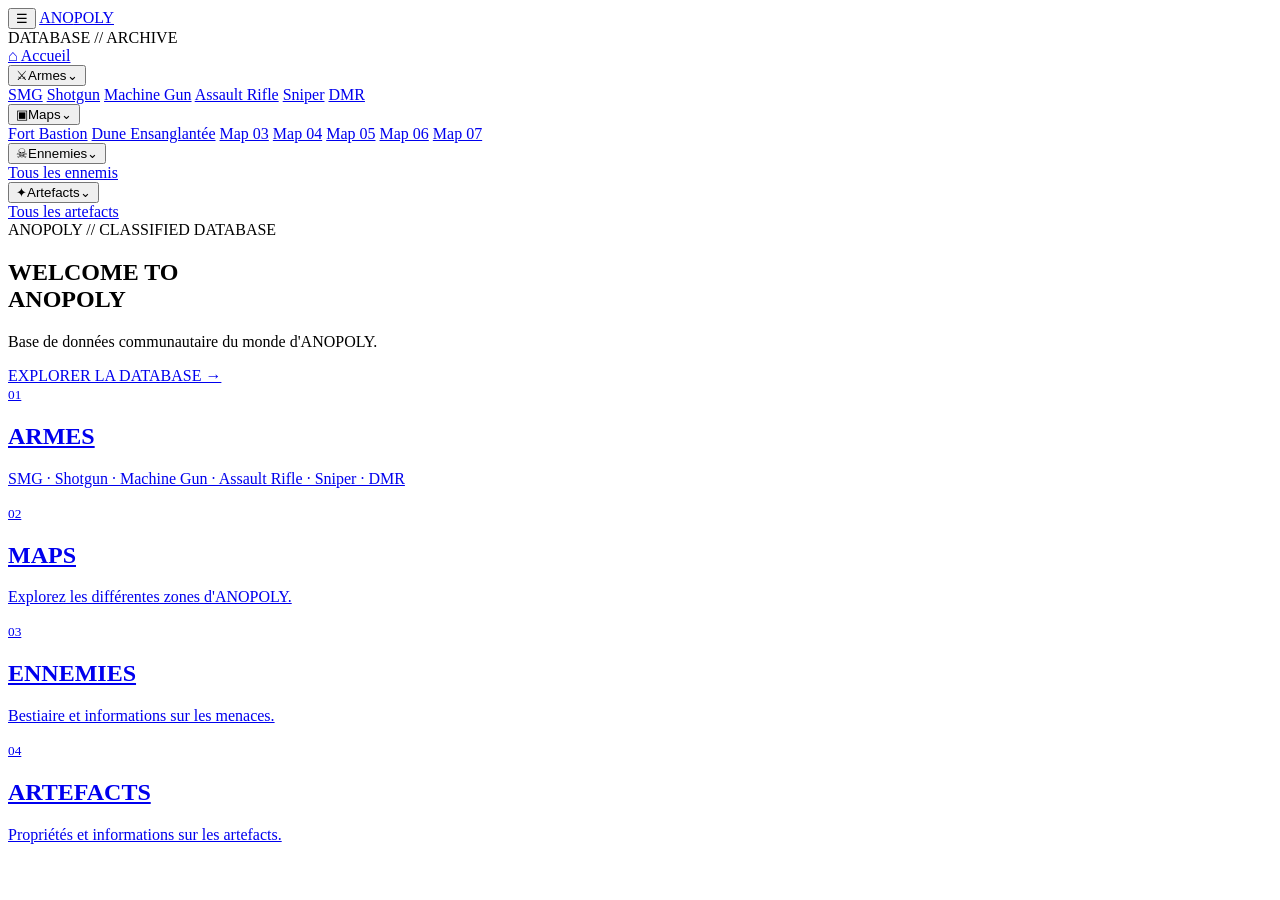
==== index.html @ 097e36ae "Initial commit" ====
<!DOCTYPE html>
<html lang="fr">
<head>
<meta charset="UTF-8">
<meta name="viewport" content="width=device-width, initial-scale=1.0">
<title>ANOPOLY — Database</title>
<link rel="stylesheet" href="css/style.css">
</head>
<body>
<header class="topbar">
  <button class="menu-btn" id="menuBtn" aria-label="Ouvrir le menu">☰</button>
  <a class="brand" href="index.html"><span>ANO</span>POLY</a>
  <div class="topbar-label">DATABASE // ARCHIVE</div>
</header>

<aside class="sidebar" id="sidebar">
  <nav class="nav">
    <a class="nav-home active" href="index.html">⌂ <span>Accueil</span></a>

    <div class="nav-group">
      <button class="nav-parent" aria-expanded="true">
        <span>⚔</span><span>Armes</span><span class="chevron">⌄</span>
      </button>
      <div class="nav-children open">
        <a href="category.html?type=smg">SMG</a>
        <a href="category.html?type=shotgun">Shotgun</a>
        <a href="category.html?type=machine-gun">Machine Gun</a>
        <a href="category.html?type=assault-rifle">Assault Rifle</a>
        <a href="category.html?type=sniper">Sniper</a>
        <a href="category.html?type=dmr">DMR</a>
      </div>
    </div>

    <div class="nav-group">
      <button class="nav-parent" aria-expanded="true">
        <span>▣</span><span>Maps</span><span class="chevron">⌄</span>
      </button>
      <div class="nav-children open">
        <a href="category.html?type=fort-bastion">Fort Bastion</a>
        <a href="category.html?type=dune-ensanglantee">Dune Ensanglantée</a>
        <a href="category.html?type=map-03">Map 03</a>
        <a href="category.html?type=map-04">Map 04</a>
        <a href="category.html?type=map-05">Map 05</a>
        <a href="category.html?type=map-06">Map 06</a>
        <a href="category.html?type=map-07">Map 07</a>
      </div>
    </div>

    <div class="nav-group">
      <button class="nav-parent" aria-expanded="true">
        <span>☠</span><span>Ennemies</span><span class="chevron">⌄</span>
      </button>
      <div class="nav-children open">
        <a href="category.html?type=enemies">Tous les ennemis</a>
      </div>
    </div>

    <div class="nav-group">
      <button class="nav-parent" aria-expanded="true">
        <span>✦</span><span>Artefacts</span><span class="chevron">⌄</span>
      </button>
      <div class="nav-children open">
        <a href="category.html?type=artifacts">Tous les artefacts</a>
      </div>
    </div>
  </nav>
</aside>

<main class="content">
  <section class="hero">
    <div class="eyebrow">ANOPOLY // CLASSIFIED DATABASE</div>
    <h1>WELCOME TO<br><strong>ANOPOLY</strong></h1>
    <p>Base de données communautaire du monde d'ANOPOLY.</p>
    <a class="cta" href="category.html?type=smg">EXPLORER LA DATABASE →</a>
  </section>

  <section class="cards">
    <a href="category.html?type=smg" class="card"><small>01</small><h2>ARMES</h2><p>SMG · Shotgun · Machine Gun · Assault Rifle · Sniper · DMR</p></a>
    <a href="category.html?type=fort-bastion" class="card"><small>02</small><h2>MAPS</h2><p>Explorez les différentes zones d'ANOPOLY.</p></a>
    <a href="category.html?type=enemies" class="card"><small>03</small><h2>ENNEMIES</h2><p>Bestiaire et informations sur les menaces.</p></a>
    <a href="category.html?type=artifacts" class="card"><small>04</small><h2>ARTEFACTS</h2><p>Propriétés et informations sur les artefacts.</p></a>
  </section>
</main>
<script src="js/app.js"></script>
</body>
</html>
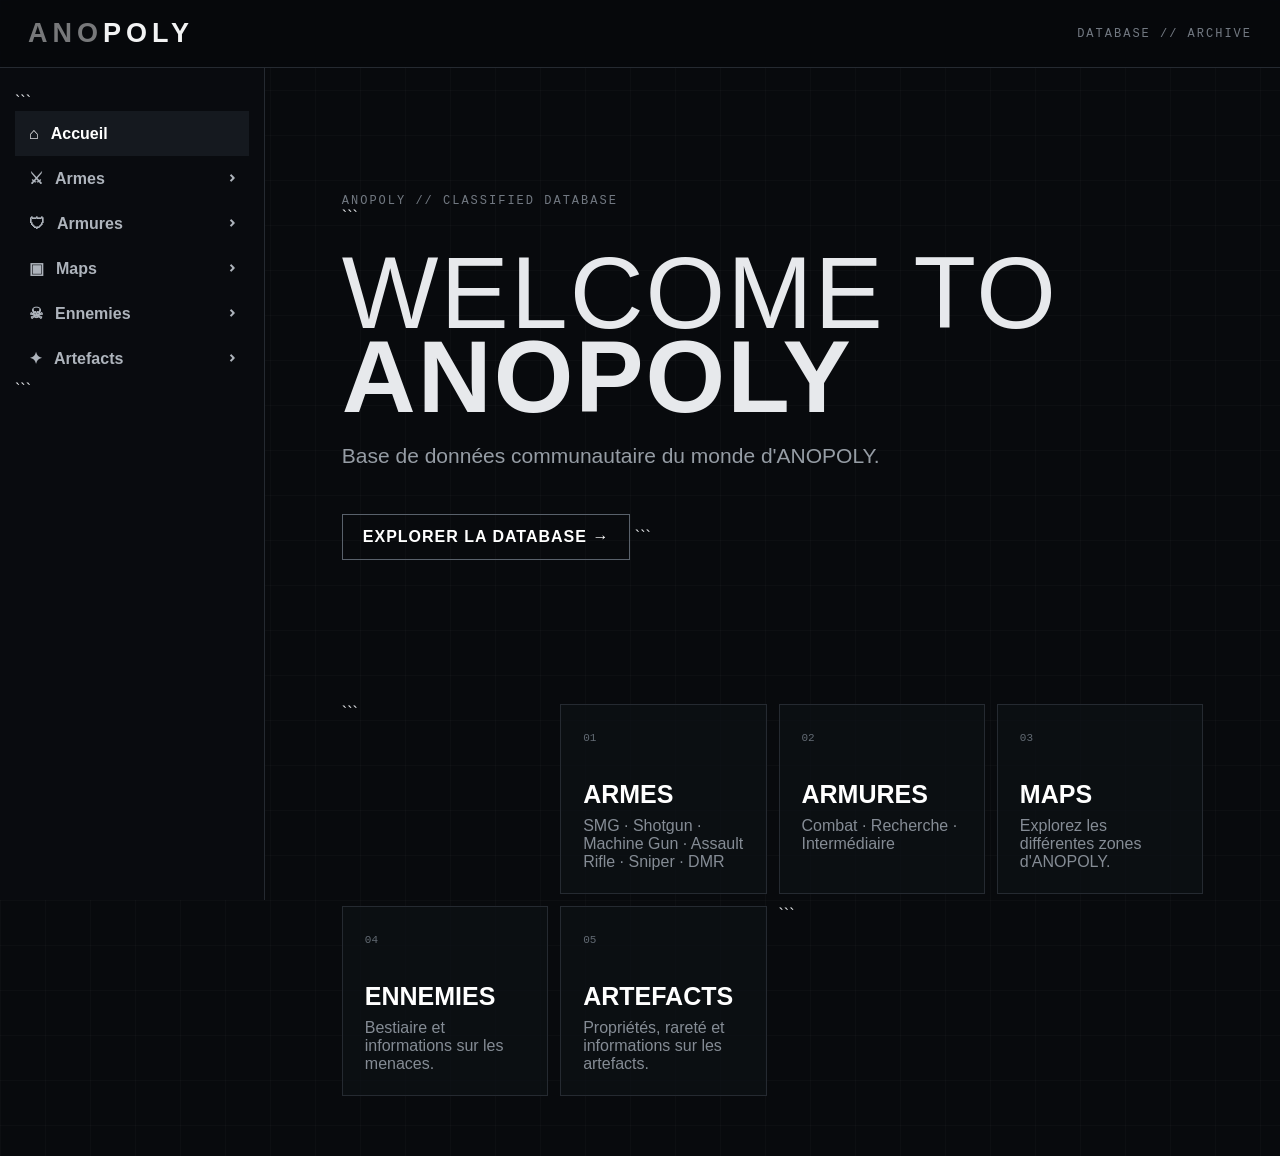
==== commit f84186b3: "index correction" ====
--- a/index.html
+++ b/index.html
@@ -1,4 +1,5 @@
 <!DOCTYPE html>
+
 <html lang="fr">
 <head>
 <meta charset="UTF-8">
@@ -6,7 +7,9 @@
 <title>ANOPOLY — Database</title>
 <link rel="stylesheet" href="css/style.css">
 </head>
+
 <body>
+
 <header class="topbar">
   <button class="menu-btn" id="menuBtn" aria-label="Ouvrir le menu">☰</button>
   <a class="brand" href="index.html"><span>ANO</span>POLY</a>
@@ -15,72 +18,175 @@
 
 <aside class="sidebar" id="sidebar">
   <nav class="nav">
-    <a class="nav-home active" href="index.html">⌂ <span>Accueil</span></a>
 
-    <div class="nav-group">
-      <button class="nav-parent" aria-expanded="true">
-        <span>⚔</span><span>Armes</span><span class="chevron">⌄</span>
-      </button>
-      <div class="nav-children open">
-        <a href="category.html?type=smg">SMG</a>
-        <a href="category.html?type=shotgun">Shotgun</a>
-        <a href="category.html?type=machine-gun">Machine Gun</a>
-        <a href="category.html?type=assault-rifle">Assault Rifle</a>
-        <a href="category.html?type=sniper">Sniper</a>
-        <a href="category.html?type=dmr">DMR</a>
-      </div>
-    </div>
+```
+<!-- ACCUEIL -->
+<a class="nav-home active" href="index.html">
+  ⌂ <span>Accueil</span>
+</a>
 
-    <div class="nav-group">
-      <button class="nav-parent" aria-expanded="true">
-        <span>▣</span><span>Maps</span><span class="chevron">⌄</span>
-      </button>
-      <div class="nav-children open">
-        <a href="category.html?type=fort-bastion">Fort Bastion</a>
-        <a href="category.html?type=dune-ensanglantee">Dune Ensanglantée</a>
-        <a href="category.html?type=map-03">Map 03</a>
-        <a href="category.html?type=map-04">Map 04</a>
-        <a href="category.html?type=map-05">Map 05</a>
-        <a href="category.html?type=map-06">Map 06</a>
-        <a href="category.html?type=map-07">Map 07</a>
-      </div>
-    </div>
+<!-- ARMES -->
+<div class="nav-group">
+  <button class="nav-parent" aria-expanded="false">
+    <span>⚔</span>
+    <span>Armes</span>
+    <span class="chevron">⌄</span>
+  </button>
 
-    <div class="nav-group">
-      <button class="nav-parent" aria-expanded="true">
-        <span>☠</span><span>Ennemies</span><span class="chevron">⌄</span>
-      </button>
-      <div class="nav-children open">
-        <a href="category.html?type=enemies">Tous les ennemis</a>
-      </div>
-    </div>
+  <div class="nav-children">
+    <a href="category.html?type=smg">SMG</a>
+    <a href="category.html?type=shotgun">Shotgun</a>
+    <a href="category.html?type=machine-gun">Machine Gun</a>
+    <a href="category.html?type=assault-rifle">Assault Rifle</a>
+    <a href="category.html?type=sniper">Sniper</a>
+    <a href="category.html?type=dmr">DMR</a>
+  </div>
+</div>
 
-    <div class="nav-group">
-      <button class="nav-parent" aria-expanded="true">
-        <span>✦</span><span>Artefacts</span><span class="chevron">⌄</span>
-      </button>
-      <div class="nav-children open">
-        <a href="category.html?type=artifacts">Tous les artefacts</a>
-      </div>
-    </div>
+<!-- ARMURES -->
+<div class="nav-group">
+  <button class="nav-parent" aria-expanded="false">
+    <span>🛡</span>
+    <span>Armures</span>
+    <span class="chevron">⌄</span>
+  </button>
+
+  <div class="nav-children">
+    <a href="category.html?type=armor-combat">Combat</a>
+    <a href="category.html?type=armor-research">Recherche</a>
+    <a href="category.html?type=armor-intermediate">Intermédiaire</a>
+  </div>
+</div>
+
+<!-- MAPS -->
+<div class="nav-group">
+  <button class="nav-parent" aria-expanded="false">
+    <span>▣</span>
+    <span>Maps</span>
+    <span class="chevron">⌄</span>
+  </button>
+
+  <div class="nav-children">
+    <a href="category.html?type=fort-bastion">Fort Bastion</a>
+    <a href="category.html?type=dune-ensanglantee">Dune Ensanglantée</a>
+    <a href="category.html?type=map-03">Map 03</a>
+    <a href="category.html?type=map-04">Map 04</a>
+    <a href="category.html?type=map-05">Map 05</a>
+    <a href="category.html?type=map-06">Map 06</a>
+    <a href="category.html?type=map-07">Map 07</a>
+  </div>
+</div>
+
+<!-- ENNEMIES -->
+<div class="nav-group">
+  <button class="nav-parent" aria-expanded="false">
+    <span>☠</span>
+    <span>Ennemies</span>
+    <span class="chevron">⌄</span>
+  </button>
+
+  <div class="nav-children">
+    <a href="category.html?type=enemies">
+      Tous les ennemis
+    </a>
+  </div>
+</div>
+
+<!-- ARTEFACTS -->
+<div class="nav-group">
+  <button class="nav-parent" aria-expanded="false">
+    <span>✦</span>
+    <span>Artefacts</span>
+    <span class="chevron">⌄</span>
+  </button>
+
+  <div class="nav-children">
+    <a href="category.html?type=artifacts">
+      Tous les artefacts
+    </a>
+  </div>
+</div>
+```
+
   </nav>
 </aside>
 
 <main class="content">
+
   <section class="hero">
     <div class="eyebrow">ANOPOLY // CLASSIFIED DATABASE</div>
-    <h1>WELCOME TO<br><strong>ANOPOLY</strong></h1>
-    <p>Base de données communautaire du monde d'ANOPOLY.</p>
-    <a class="cta" href="category.html?type=smg">EXPLORER LA DATABASE →</a>
+
+```
+<h1>
+  WELCOME TO<br>
+  <strong>ANOPOLY</strong>
+</h1>
+
+<p>
+  Base de données communautaire du monde d'ANOPOLY.
+</p>
+
+<a class="cta" href="category.html?type=smg">
+  EXPLORER LA DATABASE →
+</a>
+```
+
   </section>
 
   <section class="cards">
-    <a href="category.html?type=smg" class="card"><small>01</small><h2>ARMES</h2><p>SMG · Shotgun · Machine Gun · Assault Rifle · Sniper · DMR</p></a>
-    <a href="category.html?type=fort-bastion" class="card"><small>02</small><h2>MAPS</h2><p>Explorez les différentes zones d'ANOPOLY.</p></a>
-    <a href="category.html?type=enemies" class="card"><small>03</small><h2>ENNEMIES</h2><p>Bestiaire et informations sur les menaces.</p></a>
-    <a href="category.html?type=artifacts" class="card"><small>04</small><h2>ARTEFACTS</h2><p>Propriétés et informations sur les artefacts.</p></a>
+
+```
+<!-- ARMES -->
+<a href="category.html?type=smg" class="card">
+  <small>01</small>
+  <h2>ARMES</h2>
+  <p>
+    SMG · Shotgun · Machine Gun · Assault Rifle · Sniper · DMR
+  </p>
+</a>
+
+<!-- ARMURES -->
+<a href="category.html?type=armor-combat" class="card">
+  <small>02</small>
+  <h2>ARMURES</h2>
+  <p>
+    Combat · Recherche · Intermédiaire
+  </p>
+</a>
+
+<!-- MAPS -->
+<a href="category.html?type=fort-bastion" class="card">
+  <small>03</small>
+  <h2>MAPS</h2>
+  <p>
+    Explorez les différentes zones d'ANOPOLY.
+  </p>
+</a>
+
+<!-- ENNEMIES -->
+<a href="category.html?type=enemies" class="card">
+  <small>04</small>
+  <h2>ENNEMIES</h2>
+  <p>
+    Bestiaire et informations sur les menaces.
+  </p>
+</a>
+
+<!-- ARTEFACTS -->
+<a href="category.html?type=artifacts" class="card">
+  <small>05</small>
+  <h2>ARTEFACTS</h2>
+  <p>
+    Propriétés, rareté et informations sur les artefacts.
+  </p>
+</a>
+```
+
   </section>
+
 </main>
+
 <script src="js/app.js"></script>
+
 </body>
-</html>+</html>
--- a/css/style.css
+++ b/css/style.css
@@ -0,0 +1,460 @@
+@import url('https://fonts.googleapis.com/css2?family=Rajdhani:wght@400;500;600;700&family=Share+Tech+Mono&display=swap');
+
+* {
+  box-sizing: border-box;
+  }
+
+html,
+body {
+margin: 0;
+min-height: 100%;
+background: #080a0d;
+color: #e7e9ec;
+font-family: Rajdhani, Arial, sans-serif;
+}
+
+body {
+background-image:
+linear-gradient(rgba(255, 255, 255, 0.018) 1px, transparent 1px),
+linear-gradient(90deg, rgba(255, 255, 255, 0.018) 1px, transparent 1px);
+background-size: 45px 45px;
+}
+
+/* =========================================================
+TOPBAR
+========================================================= */
+
+.topbar {
+height: 68px;
+position: fixed;
+top: 0;
+left: 0;
+right: 0;
+z-index: 20;
+display: flex;
+align-items: center;
+padding: 0 28px;
+background: rgba(7, 9, 12, 0.94);
+border-bottom: 1px solid #252a31;
+backdrop-filter: blur(10px);
+}
+
+.brand {
+color: #f2f3f4;
+font-size: 27px;
+font-weight: 700;
+letter-spacing: 5px;
+text-decoration: none;
+}
+
+.brand span {
+opacity: 0.48;
+}
+
+.topbar-label {
+margin-left: auto;
+color: #727982;
+font-family: 'Share Tech Mono', monospace;
+font-size: 12px;
+letter-spacing: 2px;
+}
+
+.menu-btn {
+display: none;
+margin-right: 18px;
+padding: 0;
+background: none;
+border: 0;
+color: #ddd;
+font-size: 25px;
+cursor: pointer;
+}
+
+/* =========================================================
+SIDEBAR
+========================================================= */
+
+.sidebar {
+position: fixed;
+top: 68px;
+bottom: 0;
+left: 0;
+width: 265px;
+z-index: 10;
+padding: 25px 15px;
+background: rgba(10, 12, 16, 0.97);
+border-right: 1px solid #252a31;
+}
+
+.nav {
+width: 100%;
+}
+
+.nav-home,
+.nav-parent {
+width: 100%;
+min-height: 45px;
+display: flex;
+align-items: center;
+gap: 12px;
+padding: 0 14px;
+color: #aeb4bc;
+background: none;
+border: 0;
+font-family: Rajdhani, Arial, sans-serif;
+font-size: 16px;
+font-weight: 600;
+text-align: left;
+text-decoration: none;
+cursor: pointer;
+}
+
+.nav-home:hover,
+.nav-parent:hover,
+.nav-home.active {
+color: #fff;
+background: #15191f;
+}
+
+.nav-parent .chevron {
+margin-left: auto;
+transition: transform 0.2s ease;
+}
+
+.nav-parent[aria-expanded="false"] .chevron {
+transform: rotate(-90deg);
+}
+
+/* =========================================================
+SOUS-CATEGORIES
+========================================================= */
+
+.nav-children {
+max-height: 0;
+overflow: hidden;
+margin-left: 26px;
+border-left: 1px solid #2b3037;
+transition: max-height 0.28s ease;
+}
+
+.nav-children.open {
+max-height: 500px;
+}
+
+.nav-children a {
+display: block;
+padding: 9px 14px;
+color: #747b84;
+font-size: 15px;
+text-decoration: none;
+transition: color 0.15s ease, background 0.15s ease;
+}
+
+.nav-children a:hover,
+.nav-children a.current {
+color: #fff;
+background: #11151a;
+}
+
+/* =========================================================
+CONTENU PRINCIPAL
+========================================================= */
+
+.content {
+min-height: 100vh;
+margin-left: 265px;
+padding: 68px 6vw 60px;
+}
+
+/* =========================================================
+PAGE D'ACCUEIL
+========================================================= */
+
+.hero {
+max-width: 850px;
+padding-top: 14vh;
+}
+
+.eyebrow,
+.breadcrumb {
+color: #727982;
+font-family: 'Share Tech Mono', monospace;
+font-size: 12px;
+letter-spacing: 2px;
+}
+
+.hero h1 {
+margin: 25px 0;
+font-size: clamp(54px, 8vw, 108px);
+line-height: 0.82;
+font-weight: 500;
+letter-spacing: 2px;
+}
+
+.hero h1 strong {
+font-weight: 700;
+}
+
+.hero p,
+.lead {
+max-width: 620px;
+color: #969da5;
+font-size: 21px;
+}
+
+.cta {
+display: inline-block;
+margin-top: 25px;
+padding: 13px 20px;
+border: 1px solid #59616b;
+color: #fff;
+font-weight: 600;
+letter-spacing: 1px;
+text-decoration: none;
+transition: background 0.2s ease, color 0.2s ease;
+}
+
+.cta:hover {
+background: #e7e9ec;
+color: #080a0d;
+}
+
+/* =========================================================
+CARTES DE L'ACCUEIL
+========================================================= */
+
+.cards {
+display: grid;
+grid-template-columns: repeat(4, 1fr);
+gap: 12px;
+margin-top: 16vh;
+}
+
+.card {
+min-height: 190px;
+padding: 22px;
+border: 1px solid #252a31;
+background: rgba(13, 16, 21, 0.75);
+color: #fff;
+text-decoration: none;
+transition: transform 0.2s ease, border-color 0.2s ease, background 0.2s ease;
+}
+
+.card:hover {
+transform: translateY(-4px);
+border-color: #69717b;
+background: #15191f;
+}
+
+.card small {
+color: #626a73;
+font-family: 'Share Tech Mono', monospace;
+font-size: 11px;
+}
+
+.card h2 {
+margin: 35px 0 8px;
+font-size: 25px;
+}
+
+.card p {
+margin: 0;
+color: #858c95;
+}
+
+/* =========================================================
+PAGES DATABASE
+========================================================= */
+
+.inner {
+padding-top: 110px;
+}
+
+.breadcrumb a {
+color: #777f87;
+text-decoration: none;
+}
+
+.breadcrumb a:hover {
+color: #fff;
+}
+
+.inner h1 {
+margin: 18px 0 8px;
+font-size: 72px;
+}
+
+/* =========================================================
+DATABASE — GRILLE
+========================================================= */
+
+.database-grid {
+display: grid;
+grid-template-columns: repeat(4, minmax(0, 1fr));
+gap: 16px;
+max-width: 1200px;
+margin-top: 50px;
+}
+
+/* =========================================================
+DATABASE — CARTE
+========================================================= */
+
+.database-card {
+display: block;
+min-height: 260px;
+overflow: hidden;
+border: 1px solid #252a31;
+background: rgba(13, 16, 21, 0.78);
+color: #fff;
+text-decoration: none;
+transition: transform 0.2s ease, border-color 0.2s ease, background 0.2s ease;
+}
+
+.database-card:hover {
+transform: translateY(-4px);
+border-color: #69717b;
+background: #15191f;
+}
+
+/* =========================================================
+IMAGE CARTE
+========================================================= */
+
+.database-card-image {
+height: 190px;
+display: flex;
+align-items: center;
+justify-content: center;
+padding: 20px;
+background: rgba(8, 10, 13, 0.55);
+border-bottom: 1px solid #252a31;
+color: #555d66;
+font-family: 'Share Tech Mono', monospace;
+font-size: 11px;
+letter-spacing: 1px;
+}
+
+.database-card-image img {
+width: 100%;
+height: 100%;
+display: block;
+object-fit: contain;
+}
+
+/* =========================================================
+INFORMATIONS CARTE
+========================================================= */
+
+.database-card-info {
+padding: 14px 16px 16px;
+}
+
+.database-card-info h2 {
+margin: 0;
+color: #fff;
+font-size: 21px;
+font-weight: 600;
+letter-spacing: 1px;
+}
+
+/* =========================================================
+RARETE ARTEFACT
+========================================================= */
+
+.database-card-rarity {
+margin-top: 6px;
+color: #777f87;
+font-family: 'Share Tech Mono', monospace;
+font-size: 11px;
+text-transform: uppercase;
+letter-spacing: 1px;
+}
+
+/* =========================================================
+MESSAGE VIDE
+========================================================= */
+
+.placeholder {
+max-width: 900px;
+margin-top: 55px;
+padding: 45px;
+border: 1px dashed #353b43;
+color: #747c85;
+font-family: 'Share Tech Mono', monospace;
+font-size: 14px;
+text-align: center;
+}
+
+/* =========================================================
+RESPONSIVE — TABLETTE
+========================================================= */
+
+@media (max-width: 1100px) {
+.database-grid {
+grid-template-columns: repeat(3, minmax(0, 1fr));
+}
+}
+
+/* =========================================================
+RESPONSIVE — MOBILE
+========================================================= */
+
+@media (max-width: 900px) {
+.sidebar {
+transform: translateX(-100%);
+transition: transform 0.25s ease;
+}
+
+.sidebar.mobile-open {
+transform: translateX(0);
+}
+
+.menu-btn {
+display: block;
+}
+
+.content {
+margin-left: 0;
+padding-left: 25px;
+padding-right: 25px;
+}
+
+.cards {
+grid-template-columns: 1fr 1fr;
+}
+
+.topbar-label {
+display: none;
+}
+
+.database-grid {
+grid-template-columns: repeat(2, minmax(0, 1fr));
+}
+}
+
+/* =========================================================
+RESPONSIVE — PETIT MOBILE
+========================================================= */
+
+@media (max-width: 550px) {
+.cards {
+grid-template-columns: 1fr;
+}
+
+.database-grid {
+grid-template-columns: 1fr;
+}
+
+.hero {
+padding-top: 10vh;
+}
+
+.inner h1 {
+font-size: 48px;
+}
+
+.database-card-image {
+height: 220px;
+}
+}
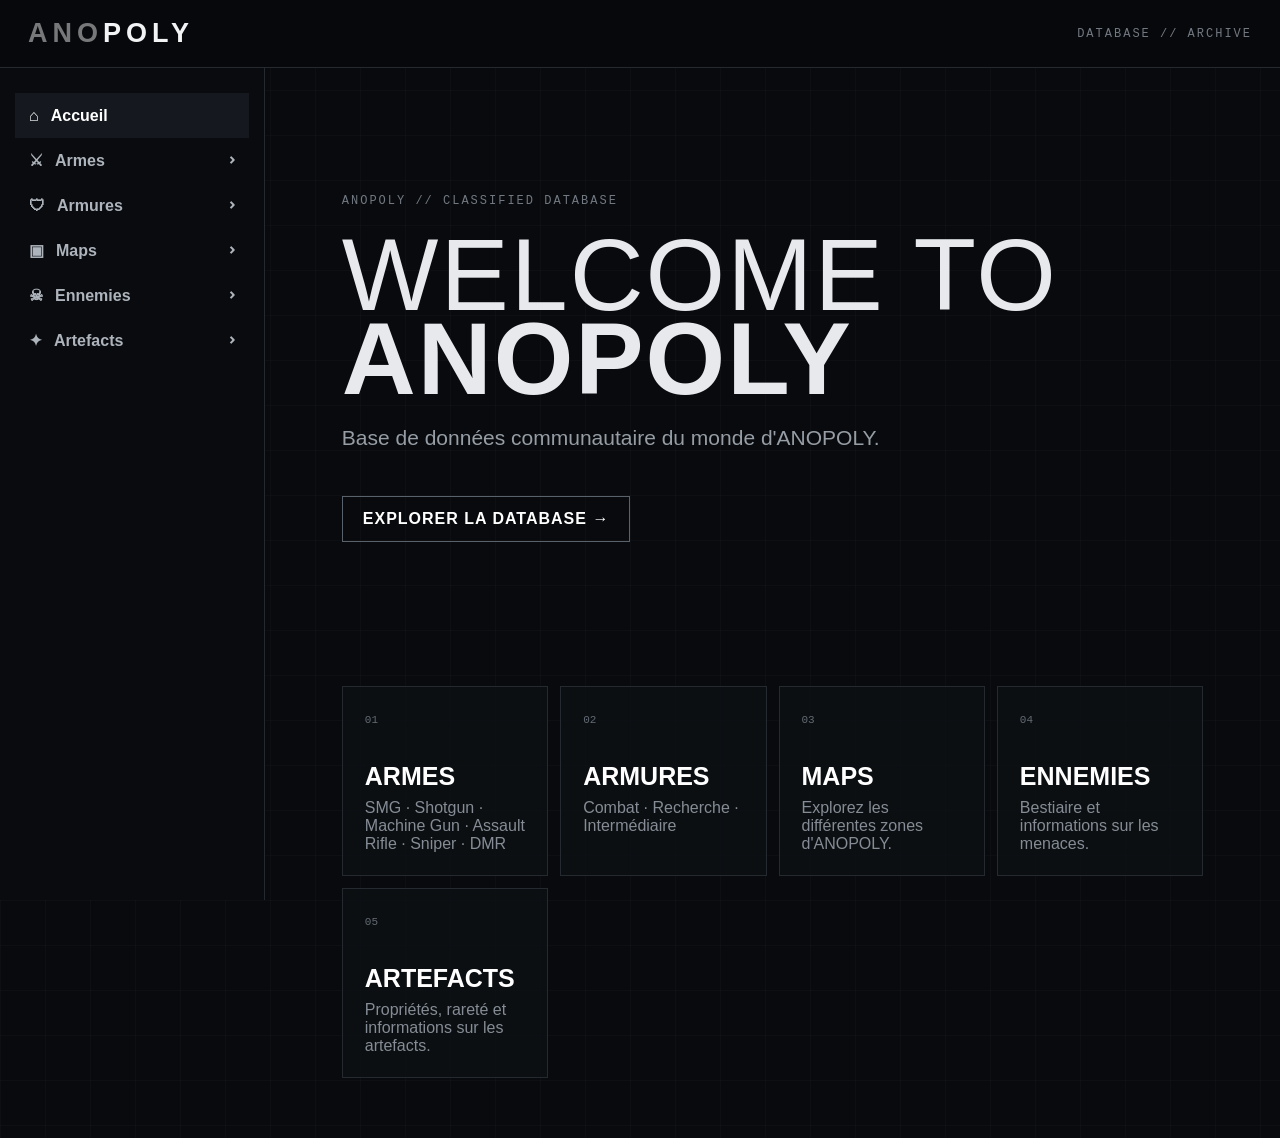
==== commit 68b8b634: "correction index" ====
--- a/index.html
+++ b/index.html
@@ -19,7 +19,7 @@
 <aside class="sidebar" id="sidebar">
   <nav class="nav">
 
-```
+
 <!-- ACCUEIL -->
 <a class="nav-home active" href="index.html">
   ⌂ <span>Accueil</span>
@@ -106,7 +106,6 @@
     </a>
   </div>
 </div>
-```
 
   </nav>
 </aside>
@@ -116,7 +115,7 @@
   <section class="hero">
     <div class="eyebrow">ANOPOLY // CLASSIFIED DATABASE</div>
 
-```
+
 <h1>
   WELCOME TO<br>
   <strong>ANOPOLY</strong>
@@ -129,13 +128,11 @@
 <a class="cta" href="category.html?type=smg">
   EXPLORER LA DATABASE →
 </a>
-```
 
   </section>
 
   <section class="cards">
 
-```
 <!-- ARMES -->
 <a href="category.html?type=smg" class="card">
   <small>01</small>
@@ -180,7 +177,6 @@
     Propriétés, rareté et informations sur les artefacts.
   </p>
 </a>
-```
 
   </section>
 
